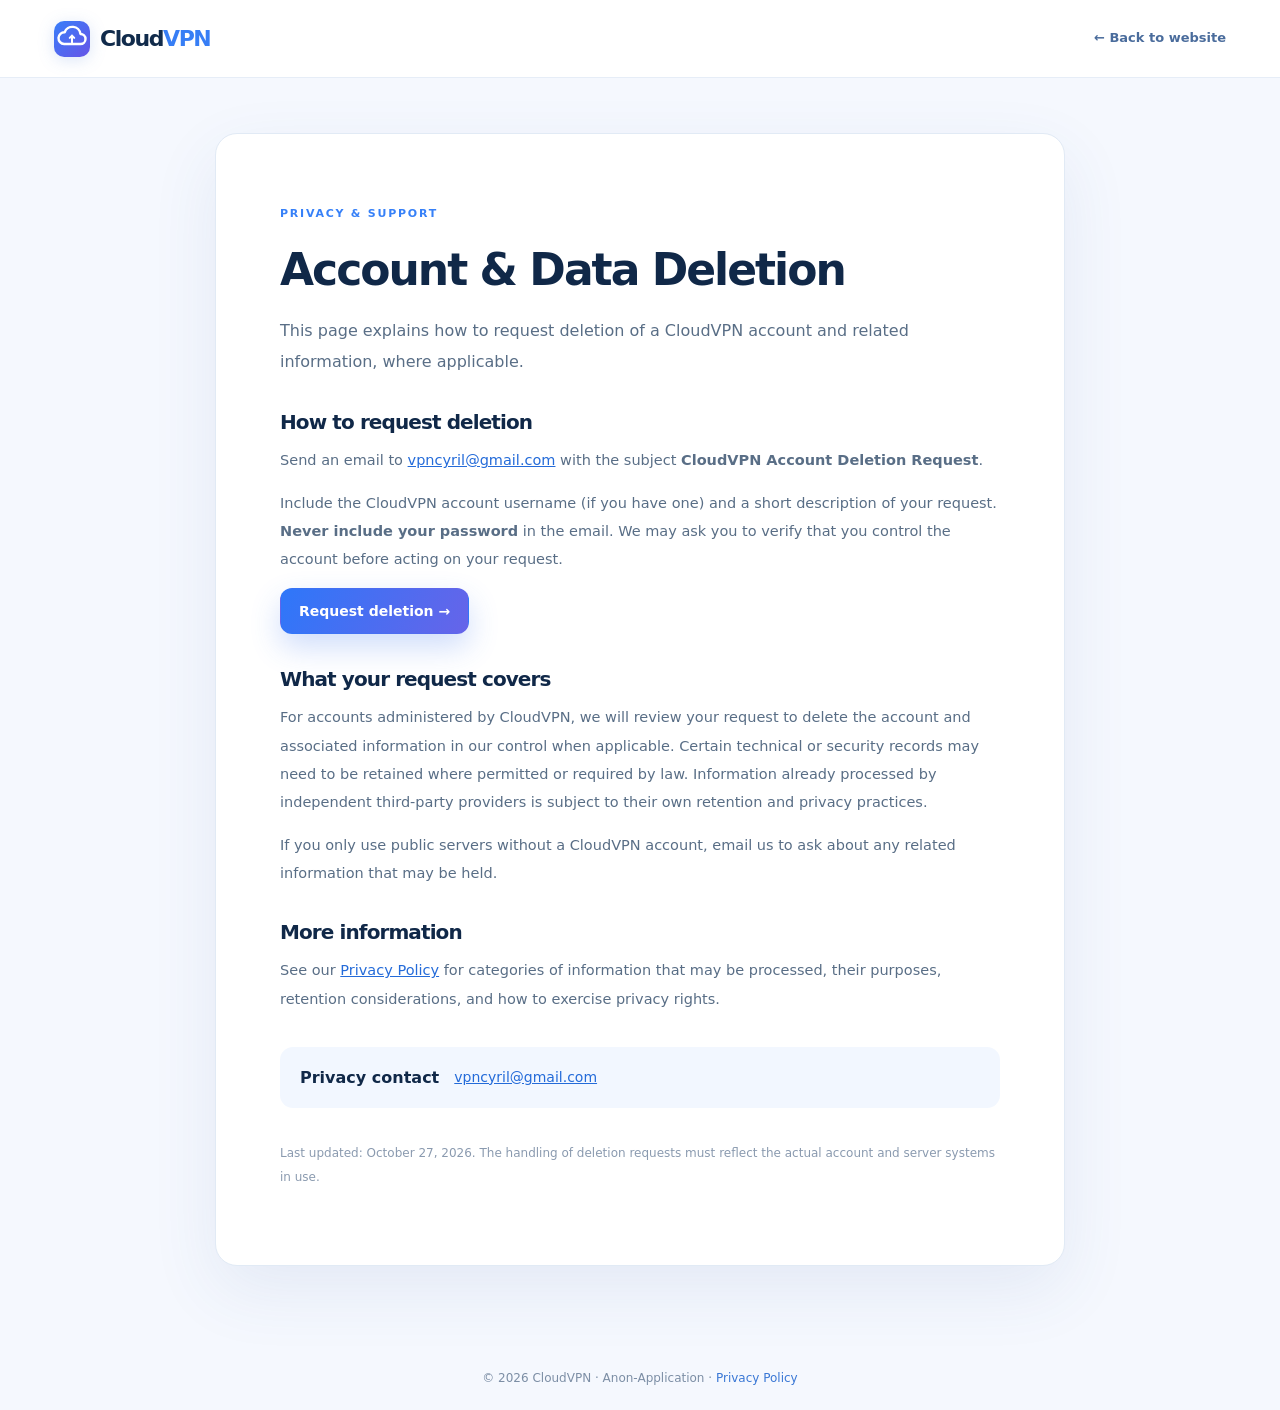
==== account-deletion.html @ 9085b520 "Add files via upload" ====
<!doctype html><html lang="en"><head><meta charset="utf-8"><meta name="viewport" content="width=device-width,initial-scale=1"><title>Account & Data Deletion | CloudVPN</title><meta name="description" content="How to request deletion of a CloudVPN account and associated information."><link rel="icon" href="favicon.svg" type="image/svg+xml"><link rel="stylesheet" href="assets/style.css"><link rel="canonical" href="https://cloudvpn.github.io/account-deletion.html"></head><body class="legal-page"><header class="simple-nav"><div class="container simple-nav-inner"><a class="brand" href="index.html"><img src="favicon.svg" alt="" width="36" height="36"><span>Cloud<span class="brand-blue">VPN</span></span></a><a class="simple-back" href="index.html">← Back to website</a></div></header><main class="legal-main"><div class="container"><article class="legal-card"><span class="kicker">PRIVACY & SUPPORT</span><h1>Account & Data Deletion</h1><p class="legal-intro">This page explains how to request deletion of a CloudVPN account and related information, where applicable.</p><h2>How to request deletion</h2><p>Send an email to <a href="mailto:vpncyril@gmail.com?subject=CloudVPN%20Account%20Deletion%20Request">vpncyril@gmail.com</a> with the subject <strong>CloudVPN Account Deletion Request</strong>.</p><p>Include the CloudVPN account username (if you have one) and a short description of your request. <strong>Never include your password</strong> in the email. We may ask you to verify that you control the account before acting on your request.</p><p><a class="button button-primary" href="mailto:vpncyril@gmail.com?subject=CloudVPN%20Account%20Deletion%20Request">Request deletion →</a></p><h2>What your request covers</h2><p>For accounts administered by CloudVPN, we will review your request to delete the account and associated information in our control when applicable. Certain technical or security records may need to be retained where permitted or required by law. Information already processed by independent third-party providers is subject to their own retention and privacy practices.</p><p>If you only use public servers without a CloudVPN account, email us to ask about any related information that may be held.</p><h2>More information</h2><p>See our <a href="privacy.html">Privacy Policy</a> for categories of information that may be processed, their purposes, retention considerations, and how to exercise privacy rights.</p><div class="legal-contact"><strong>Privacy contact</strong><a href="mailto:vpncyril@gmail.com">vpncyril@gmail.com</a></div><p class="legal-footnote">Last updated: October 27, 2026. The handling of deletion requests must reflect the actual account and server systems in use.</p></article></div></main><footer class="simple-footer">© 2026 CloudVPN · Anon-Application · <a href="privacy.html">Privacy Policy</a></footer></body></html>
---- assets/style.css ----
/* CloudVPN — official website; static GitHub Pages build */
:root{--ink:#102848;--ink-dark:#071d3b;--muted:#61738c;--subtle:#7c8ca1;--primary:#357af7;--primary-dark:#2365e6;--violet:#7863e9;--line:#e6edf6;--surface:#fff;--sky:#f5f8fe;--radius:24px;--max:1172px;--shadow:0 24px 68px rgba(51,93,156,.09)}
*,*::before,*::after{box-sizing:border-box}
html{scroll-behavior:smooth;scroll-padding-top:96px}
body{margin:0;background:#fff;color:var(--ink);font-family:Inter,"Noto Sans Thai",ui-sans-serif,system-ui,-apple-system,BlinkMacSystemFont,"Segoe UI",Roboto,"Helvetica Neue",Arial,sans-serif;font-size:16px;line-height:1.7;-webkit-font-smoothing:antialiased}
img,svg{max-width:100%}img{display:block}a{color:inherit;text-decoration:none}button{font:inherit;cursor:pointer}button:focus-visible,a:focus-visible,summary:focus-visible,.gallery-rail:focus-visible{outline:3px solid #80b5ff;outline-offset:4px}
h1,h2,h3,p{margin-top:0}h1,h2,h3{line-height:1.25;letter-spacing:-.045em}p{line-height:1.8}
.container{width:min(var(--max),calc(100% - 56px));margin-inline:auto}
.icon{width:19px;height:19px;flex:none;vertical-align:middle}
.sr-only{border:0;clip:rect(0,0,0,0);height:1px;width:1px;margin:-1px;overflow:hidden;padding:0;position:absolute;white-space:nowrap}
.skip-link{position:absolute;z-index:999;top:-60px;left:12px;background:#fff;color:#16263e;border:2px solid #347bf4;border-radius:10px;padding:8px 13px}.skip-link:focus{top:12px}
/* navigation */
.site-header{height:78px;position:sticky;top:0;background:rgba(250,252,255,.91);backdrop-filter:blur(22px);-webkit-backdrop-filter:blur(22px);border-bottom:1px solid rgba(216,226,240,.62);z-index:80}
.nav-shell{height:100%;display:flex;align-items:center;gap:24px}
.brand{display:inline-flex;align-items:center;gap:10px;white-space:nowrap;font-size:22px;letter-spacing:-.065em;font-weight:820;line-height:1;flex-shrink:0;color:#112b4b}.brand img{filter:drop-shadow(0 3px 8px rgba(43,103,210,.17))}.brand-blue{color:#377ef5}
.nav-links{display:flex;align-items:center;justify-content:center;gap:31px;margin-inline:auto}
.nav-links>a{color:#526780;font-size:13.5px;font-weight:680;white-space:nowrap;transition:color .2s}
.nav-links>a:hover{color:#2d73ee}
.nav-actions{display:flex;align-items:center;gap:13px}
.lang-pill{display:inline-flex;gap:8px;align-items:center;padding:8px 4px;font-size:13px;font-weight:750;color:#4a6180}.lang-pill .icon{width:17px;height:17px}
.button{display:inline-flex;align-items:center;justify-content:center;gap:11px;padding:13px 18px;border:1px solid transparent;border-radius:12px;font-size:14px;font-weight:750;line-height:1.3;transition:transform .2s,background .2s,box-shadow .2s;white-space:nowrap;text-align:center}
.button:hover{transform:translateY(-2px)}.button .icon{width:18px;height:18px}
.button-primary,.button-small{color:#fff;background:linear-gradient(118deg,#2e77f9,#6664e9);box-shadow:0 13px 30px rgba(54,111,237,.24)}
.button-primary:hover,.button-small:hover{box-shadow:0 19px 36px rgba(54,111,237,.31)}
.button-small{padding:11px 16px;font-size:13px;border-radius:10px}
.button-small .icon{width:16px;height:16px}
.button-large{min-height:56px;padding:16px 21px;border-radius:13px}
.menu-toggle,.mobile-only{display:none}
/* hero */
.hero{position:relative;min-height:675px;overflow:hidden;background:radial-gradient(ellipse 45% 62% at 88% 41%,rgba(109,161,255,.20),transparent 75%),radial-gradient(ellipse 52% 56% at 5% 86%,rgba(219,232,255,.52),transparent 73%),linear-gradient(120deg,#fbfcff 0%,#f7faff 49%,#f1f6ff 100%)}
.hero::after{content:"";position:absolute;inset:auto 0 0;height:100px;background:linear-gradient(transparent,rgba(255,255,255,.67));pointer-events:none}
.hero-orb{position:absolute;z-index:0;border-radius:50%;filter:blur(0);pointer-events:none}.hero-orb-one{width:490px;height:490px;right:-255px;top:24px;border:1px solid rgba(83,149,255,.11)}.hero-orb-two{width:700px;height:700px;left:-455px;bottom:-475px;border:1px solid rgba(83,149,255,.12)}
.hero-layout{min-height:675px;position:relative;display:grid;grid-template-columns:minmax(0,1.02fr) minmax(0,.98fr);gap:18px;align-items:center;z-index:2}
.hero-content{padding-block:94px 96px;position:relative;z-index:3}
.hero-eyebrow{display:inline-flex;align-items:center;gap:9px;min-height:34px;padding:6px 12px 6px 11px;background:#fff;border:1px solid #e3edfc;border-radius:99px;color:#315f9e;box-shadow:0 4px 19px rgba(45,108,198,.06);font-size:11px;letter-spacing:.085em;text-transform:uppercase;font-weight:800}
.eyebrow-dot{width:7px;height:7px;background:#468cfa;border-radius:50%;box-shadow:0 0 0 4px rgba(74,145,252,.12)}.eyebrow-divider{height:12px;width:1px;background:#dbe6f3}
.hero h1{font-size:clamp(46px,4.7vw,68px);font-weight:840;line-height:1.17;letter-spacing:-.065em;margin:23px 0 22px;color:#0a2344}
.hero-gradient{background:linear-gradient(105deg,#2477f7 5%,#6762e9 94%);color:transparent;-webkit-background-clip:text;background-clip:text}
.hero-description{color:#596f89;font-size:16px;max-width:525px;margin-bottom:28px;line-height:1.95}
.hero-buttons{display:flex;align-items:center;gap:17px;flex-wrap:wrap}
.button-text{padding:15px 11px;color:#2d5a96;box-shadow:none}.button-text:hover{background:rgba(55,121,239,.06)}
.cta-smallprint{display:flex;align-items:center;gap:7px;margin:14px 0 26px 3px;font-size:12px;color:#8190a3}.cta-smallprint .icon{width:15px;height:15px;color:#389bd8}
.hero-benefits{display:flex;align-items:center;gap:16px 22px;flex-wrap:wrap;border-top:1px solid #e3eaf6;max-width:490px;padding-top:22px}.hero-benefits div{display:flex;gap:6px;align-items:center;color:#64809f;font-size:12px;font-weight:660}.hero-benefits .icon{width:15px;height:15px;color:#3182ec}
.hero-art{height:575px;position:relative;isolation:isolate;display:flex;align-items:center;justify-content:center;transform:translate(4%,20px)}
.hero-halo,.hero-halo2{position:absolute;border-radius:50%;pointer-events:none}.hero-halo{height:480px;width:480px;background:radial-gradient(circle at center,rgba(111,165,250,.23),rgba(138,184,254,.12) 55%,rgba(138,184,254,0) 73%);transform:translate(17px,17px)}.hero-halo2{height:365px;width:365px;border:1px solid rgba(111,156,243,.20);transform:translate(13px,16px)}
.phone{position:absolute;background:#eef4ff;border:5px solid #1a2a43;overflow:hidden;border-radius:37px;box-shadow:0 25px 56px rgba(23,54,111,.24),0 0 0 1px rgba(255,255,255,.64) inset;isolation:isolate}
.phone::before{content:"";position:absolute;z-index:2;top:8px;left:50%;width:64px;height:5px;border-radius:100px;transform:translateX(-50%);background:rgba(20,41,76,.67)}
.phone img{width:100%;height:100%;object-fit:cover;object-position:center center;border-radius:31px}
.phone-front{width:246px;height:538px;z-index:5;transform:translate(35px,-3px) rotate(5deg)}
.phone-back{width:216px;height:477px;z-index:3;transform:translate(-128px,38px) rotate(-11deg);border-color:#a4b9d5;box-shadow:0 22px 52px rgba(49,78,124,.17)}
.float-pill{position:absolute;z-index:7;display:flex;align-items:center;gap:9px;background:rgba(255,255,255,.97);border:1px solid #e5eefb;border-radius:13px;box-shadow:0 14px 30px rgba(24,62,126,.12);padding:11px 14px;color:#2d558b;font-size:12px;font-weight:750;max-width:185px;line-height:1.4}
.float-pill .icon{color:#347cf7}.float-pill-top{top:102px;left:19px;transform:rotate(-6deg)}.float-pill-bottom{right:4px;bottom:65px;transform:rotate(4deg)}
.decor-star{position:absolute;color:#69a0ef;font-size:35px;opacity:.55}.star-1{top:58px;right:80px}.star-2{bottom:78px;left:50px;font-size:28px}
/* sections */
.section{padding-block:98px}.section-heading{margin-bottom:39px}.section-heading.centered{text-align:center;max-width:700px;margin-inline:auto;margin-bottom:48px}
.kicker{display:inline-block;color:#3680f8;letter-spacing:.16em;font-size:11px;font-weight:870;margin-bottom:14px}
.section-heading h2,.how-content h2,.faq-intro h2,.showcase-copy h2,.cta-copy h2{font-size:clamp(31px,3.5vw,45px);margin:0 0 16px;color:#0e2847;font-weight:820}
.section-heading p{font-size:15px;color:var(--muted);max-width:590px;margin-bottom:0}.section-heading.centered p{margin-inline:auto}
.features-section{background:#fff}
.features-grid{display:grid;grid-template-columns:repeat(3,minmax(0,1fr));gap:17px}
.feature-card{background:linear-gradient(155deg,#fff,#fcfdff);border:1px solid #e9eff7;border-radius:19px;padding:27px 26px 28px;min-height:215px;box-shadow:0 9px 28px rgba(42,88,147,.035);transition:border-color .25s,box-shadow .25s,transform .25s}
.feature-card:hover{transform:translateY(-4px);border-color:#d7e6fa;box-shadow:var(--shadow)}
.feature-icon{width:47px;height:47px;display:grid;place-items:center;border-radius:15px;background:#eaf2ff;color:#387af4;margin-bottom:22px}
.feature-icon .icon{width:24px;height:24px}
.feature-icon-2{background:#eaf9f5;color:#23a585}.feature-icon-3{background:#f1eeff;color:#795ce7}.feature-icon-4{background:#fff2e9;color:#e48f4f}.feature-icon-5{background:#eaf6ff;color:#28a2c8}.feature-icon-6{background:#f0f0ff;color:#6169cf}
.feature-card h3{font-size:17px;font-weight:780;margin:0 0 8px;letter-spacing:-.025em}.feature-card p{font-size:13.5px;color:#6c7f96;line-height:1.85;margin:0}
/* showcase banner */
.showcase-section{padding:0 0 18px;background:#fff}
.showcase-card{min-height:333px;display:grid;grid-template-columns:1fr 1.07fr;align-items:center;border:1px solid #dce8f8;border-radius:28px;background:radial-gradient(circle at 78% 58%,#d9eaff 0,transparent 52%),linear-gradient(125deg,#f0f6ff,#e9f2ff);overflow:hidden}
.showcase-copy{padding:50px 0 50px 55px;position:relative;z-index:2}.showcase-copy h2{font-size:35px;max-width:430px;margin-bottom:14px}.showcase-copy p{color:#68809c;max-width:370px;font-size:14px}.showcase-link{font-weight:760;color:#306bdd;display:inline-flex;align-items:center;gap:8px;font-size:14px;margin-top:4px}.showcase-link .icon{width:17px;height:17px}
.showcase-visual{align-self:stretch;display:flex;align-items:center;justify-content:center;padding:27px 30px 27px 5px}.showcase-visual img{width:100%;object-fit:contain;border-radius:14px;box-shadow:0 22px 48px rgba(41,90,160,.13);transform:rotate(-2deg)}
/* gallery */
.shots-section{padding:92px 0 103px;background:#fff}.section-heading-split{display:flex;align-items:end;justify-content:space-between;gap:20px}
.gallery-controls{display:flex;gap:10px;padding-bottom:6px}
.circle-button{display:grid;place-items:center;width:43px;height:43px;border:1px solid #e0e9f6;background:#fff;color:#3b699f;border-radius:50%;transition:background .2s,transform .2s}.circle-button:hover{background:#eef5ff;transform:translateY(-2px)}.circle-button:first-child svg{transform:rotate(180deg)}
.gallery-rail{display:flex;gap:18px;overflow-x:auto;scroll-snap-type:x mandatory;scroll-behavior:smooth;padding:4px 4px 27px;scrollbar-color:#d6e4f5 transparent;scrollbar-width:thin}
.shot-card{flex:0 0 202px;scroll-snap-align:start;padding:18px 15px 13px;margin:0;border-radius:20px;border:1px solid #e9edf6;background:linear-gradient(160deg,#fafcff,#f4f8ff);transition:border-color .25s,transform .25s}
.shot-card:hover{border-color:#c7dcf6;transform:translateY(-2px)}
.shot-frame{border:4px solid #213651;border-radius:26px;overflow:hidden;aspect-ratio:1080/2400;background:#e9f0fc;box-shadow:0 14px 26px rgba(34,67,120,.11)}
.shot-frame img{width:100%;height:100%;object-fit:cover}
.shot-card figcaption{margin:17px 0 3px;display:flex;align-items:center;gap:9px;font-weight:750;color:#314d72;font-size:13px}
.shot-number{font-weight:770;color:#5c91e1;font-size:11px}
/* how */
.how-section{background:linear-gradient(140deg,#f5f9ff,#f1f6fe);overflow:hidden;padding:90px 0}
.how-layout{display:grid;grid-template-columns:.94fr 1.06fr;gap:80px;align-items:center}
.how-visual{height:495px;position:relative;display:grid;place-items:center}.how-bg-circle{position:absolute;width:420px;height:420px;border-radius:50%;background:radial-gradient(circle,#d3e5ff 0,#e8f2ff 58%,transparent 71%);transform:translateX(10px)}
.how-phone{height:440px;width:202px;position:relative;z-index:3;transform:rotate(-5deg)}
.how-float{display:flex;align-items:center;gap:9px;position:absolute;z-index:5;right:28px;bottom:85px;background:#fff;color:#2f5e94;padding:12px 20px;border:1px solid #e0ebf8;border-radius:13px;font-weight:780;font-size:13px;box-shadow:0 14px 34px rgba(46,86,151,.12)}.how-float .icon{color:#3c92dc}
.how-content{max-width:550px}.how-content h2{max-width:450px;margin-bottom:30px}
.steps{margin-bottom:31px;position:relative}.steps::before{content:"";position:absolute;left:23px;top:27px;bottom:40px;border-left:1px dashed #bdd3f0}
.step{display:grid;grid-template-columns:48px 1fr;align-items:start;gap:19px;position:relative;margin-bottom:26px}
.step-no{z-index:2;width:47px;height:47px;display:grid;place-items:center;color:#3778e6;background:#fff;border:1px solid #d8e8fb;border-radius:15px;font-weight:830;font-size:12px;box-shadow:0 6px 19px rgba(39,95,178,.05)}
.step-text{padding-top:1px}.step-text h3{font-size:17px;font-weight:800;margin:0 0 5px}.step-text p{font-size:14px;color:#6b7f97;margin:0;max-width:470px}
.button-secondary{border:1px solid #bfd5f4;color:#2b69cf;background:#fff;padding:14px 20px;box-shadow:0 10px 22px rgba(48,104,192,.06)}.button-secondary:hover{background:#f7fbff}
/* faq */
.faq-section{background:#fff;padding:100px 0 105px}
.faq-layout{display:grid;grid-template-columns:.71fr 1.29fr;gap:75px;align-items:start}.faq-intro h2{max-width:350px}.faq-intro-sub{font-size:14px;color:#7d90a5;max-width:285px;margin-top:18px}
.faq-decoration{margin-top:45px;width:87px;height:87px;display:grid;place-items:center;color:#c7daf5;background:linear-gradient(145deg,#f5faff,#eaf3ff);border-radius:30px;transform:rotate(-8deg)}.faq-decoration svg{height:42px;width:42px}
.faq-list{border-top:1px solid #e5edf7}.faq-item{border-bottom:1px solid #e5edf7}.faq-item summary{list-style:none;cursor:pointer;padding:21px 2px;display:flex;justify-content:space-between;align-items:center;gap:20px;font-size:15px;font-weight:760;color:#233e60}.faq-item summary::-webkit-details-marker{display:none}.faq-item summary>.icon{color:#3e78d4;transition:transform .2s}.faq-item[open] summary>.icon{transform:rotate(180deg)}
.faq-answer{padding:0 30px 17px 2px}.faq-answer p{color:#6d8097;font-size:14px;line-height:1.85;margin:0}
/* bottom CTA */
.cta-section{padding:6px 0 95px}.cta-panel{isolation:isolate;position:relative;overflow:hidden;display:flex;justify-content:space-between;align-items:center;gap:32px;min-height:242px;padding:46px 64px;border-radius:27px;color:#fff;background:linear-gradient(115deg,#2169d9,#3a72e5 55%,#6869e8);box-shadow:0 24px 49px rgba(40,94,185,.19)}
.cta-panel::before{content:"";position:absolute;z-index:-1;border:1px solid rgba(255,255,255,.15);height:340px;width:340px;border-radius:50%;right:-60px;top:-190px}.cta-panel::after{content:"";position:absolute;z-index:-1;border:1px solid rgba(255,255,255,.12);height:480px;width:480px;border-radius:50%;right:40px;bottom:-430px}
.cta-glow{position:absolute;z-index:-1;right:14%;width:300px;height:250px;background:radial-gradient(ellipse,rgba(148,187,255,.35),transparent 76%)}
.kicker-light{color:#d5e6ff}.cta-copy h2{color:#fff;font-size:35px;margin-bottom:11px}.cta-copy p{margin:0;opacity:.83;font-size:14px;max-width:510px}
.button-white{flex:none;color:#2766d4;background:#fff;box-shadow:0 15px 36px rgba(16,54,136,.18);padding:17px 20px}.button-white:hover{background:#f0f5ff}
/* footer */
.footer{border-top:1px solid #e5edf7;background:#f9fbff}.footer-top{display:grid;grid-template-columns:1.4fr .65fr .85fr;gap:90px;padding:57px 0 50px}
.footer-about p{margin:20px 0 15px;max-width:285px;color:#71839a;font-size:13.5px}.footer-pkg{font-size:11px;color:#8c9eb0;letter-spacing:.01em}
.footer-col{display:flex;flex-direction:column;align-items:flex-start;gap:11px}.footer-col h3{font-size:12px;color:#2e4564;letter-spacing:.06em;text-transform:uppercase;font-weight:870;margin:6px 0 8px}.footer-col a{font-size:13px;color:#647892;transition:color .2s}.footer-col a:hover{color:#2e72e9}.footer-col a svg{width:12px;height:12px;margin-left:3px}
.footer-bottom{border-top:1px solid #e7edf5;padding:19px 0 25px;color:#8290a4;font-size:12px;display:flex;align-items:center;justify-content:space-between;gap:12px}.footer-bottom a{display:inline-flex;align-items:center;gap:7px;color:#56789f}.footer-bottom svg{width:14px;height:14px}
/* legal standalone page */
.legal-page{background:#f5f8fe}.simple-nav{background:#fff;border-bottom:1px solid #e6edf7}.simple-nav-inner{height:77px;display:flex;justify-content:space-between;align-items:center}.simple-back{color:#4a6c9c;font-size:13px;font-weight:700}.legal-main{padding:55px 0 80px}.legal-card{max-width:850px;margin:auto;padding:clamp(27px,5vw,65px);background:#fff;border:1px solid #e1eaf5;border-radius:22px;box-shadow:var(--shadow)}.legal-card h1{font-size:clamp(30px,4vw,44px);margin:4px 0 18px}.legal-card h2{font-size:20px;margin:33px 0 11px}.legal-card p{color:#596e86;line-height:1.95;font-size:14.5px}.legal-card a:not(.button){color:#246bd9;text-decoration:underline;overflow-wrap:anywhere}.legal-intro{font-size:16px!important}.legal-contact{padding:17px 20px;margin-top:34px;border-radius:13px;background:#f2f7ff;display:flex;gap:15px;flex-wrap:wrap;align-items:center}.legal-contact a{font-size:14px}.legal-footnote{font-size:12px!important;color:#8a9aaf!important;margin-top:34px}.simple-footer{padding:22px 12px;text-align:center;font-size:12px;color:#7c8ea5}.simple-footer a{color:#3977d5}
@media(max-width:1100px){.container{width:min(100% - 48px,var(--max))}.nav-links{gap:19px}.nav-links>a{font-size:12.5px}.hero h1{font-size:clamp(43px,5vw,60px)}.hero-art{transform:translate(0,15px)}.float-pill-top{left:0}.float-pill-bottom{right:-1px}.how-layout{gap:40px}}
@media(max-width:870px){.site-header{height:70px}.nav-links{position:absolute;top:69px;left:0;right:0;display:none;flex-direction:column;align-items:stretch;gap:0;margin:0;background:#fff;padding:12px 24px 20px;box-shadow:0 19px 32px rgba(20,48,88,.11);border-bottom:1px solid #e4edf9}.nav-links.is-open{display:flex}.nav-links>a{display:flex;align-items:center;justify-content:space-between;font-size:15px;padding:12px 5px}.nav-actions{margin-left:auto}.menu-toggle{display:grid;place-items:center;background:#fff;border:1px solid #e1eafa;width:40px;height:40px;border-radius:10px;color:#245d9e}.menu-toggle .icon{width:22px;height:22px}.mobile-only{display:flex!important}.mobile-download{color:#2870db!important}.nav-store{display:none}.hero-layout{grid-template-columns:1fr 1fr;gap:0;min-height:620px}.hero-content{padding:70px 0}.hero-art{height:530px;transform:translate(0,10px) scale(.88)}.phone-front{transform:translate(45px,-2px) rotate(5deg)}.phone-back{transform:translate(-99px,36px) rotate(-11deg)}.float-pill-top{left:-20px}.float-pill-bottom{right:-18px}.hero-description{font-size:14px}.hero-buttons{gap:8px}.button-large{padding:14px 15px;font-size:12px}.features-grid{grid-template-columns:repeat(2,minmax(0,1fr))}.how-layout{grid-template-columns:.8fr 1.2fr;gap:17px}.how-visual{height:440px}.how-phone{height:390px;width:179px}.how-float{right:3px;bottom:45px}.faq-layout{gap:30px}.showcase-copy{padding:35px 0 35px 35px}.showcase-copy h2{font-size:29px}.footer-top{gap:35px}}
@media(max-width:680px){.container{width:calc(100% - 34px)}.brand{font-size:21px}.brand img{width:33px;height:33px}.lang-pill{font-size:12px}.hero-layout{display:flex;flex-direction:column;align-items:stretch;gap:0}.hero{min-height:unset}.hero-content{padding:61px 0 0;text-align:center}.hero-eyebrow{font-size:10px}.hero h1{font-size:clamp(39px,9.2vw,56px);margin:20px 0 17px}.hero-description{font-size:14px;max-width:470px;margin:0 auto 24px}.hero-buttons{justify-content:center}.button-large{min-height:52px;font-size:13px}.button-text{font-size:13px}.cta-smallprint{justify-content:center;margin:13px 0 19px}.hero-benefits{justify-content:center;gap:8px 14px;margin:0 auto;padding-top:16px}.hero-benefits div{font-size:11px}.hero-art{width:100%;height:502px;margin-top:0;transform:translate(0,0) scale(.93)}.phone-front{width:220px;height:482px;transform:translate(38px,12px) rotate(5deg)}.phone-back{width:186px;height:409px;transform:translate(-103px,40px) rotate(-11deg)}.hero-halo{width:425px;height:425px}.hero-halo2{width:330px;height:330px}.float-pill-top{left:8px;top:100px;max-width:143px;font-size:10px}.float-pill-bottom{right:1px;bottom:36px;max-width:158px;font-size:10px}.float-pill .icon{width:15px;height:15px}.star-1{right:4px}.section{padding:76px 0}.section-heading.centered{margin-bottom:31px}.section-heading h2,.how-content h2,.faq-intro h2{font-size:clamp(28px,7vw,37px)}.features-grid{grid-template-columns:1fr 1fr;gap:12px}.feature-card{padding:19px 16px 22px;min-height:200px;border-radius:17px}.feature-icon{height:42px;width:42px;margin-bottom:15px}.feature-icon .icon{width:22px;height:22px}.feature-card h3{font-size:14px}.feature-card p{font-size:12px}.showcase-section{padding-bottom:0}.showcase-card{display:flex;flex-direction:column;border-radius:22px}.showcase-copy{padding:34px 26px 6px;text-align:center}.showcase-copy h2{font-size:28px}.showcase-copy p{font-size:13px;margin-inline:auto}.showcase-visual{width:100%;padding:18px 20px 24px}.showcase-visual img{transform:none}.shots-section{padding:76px 0 83px}.section-heading-split{align-items:center}.gallery-controls{gap:7px}.circle-button{width:35px;height:35px}.circle-button .icon{width:17px;height:17px}.shot-card{flex-basis:176px;padding:13px 11px 9px}.how-section{padding:72px 0}.how-layout{display:flex;flex-direction:column-reverse;gap:0}.how-content{width:100%}.how-content h2{margin-bottom:30px}.how-visual{width:100%;height:370px}.how-phone{height:330px;width:152px}.how-bg-circle{width:325px;height:325px}.how-float{right:23%;bottom:65px}.faq-layout{grid-template-columns:1fr;gap:10px}.faq-intro-sub{max-width:unset;margin:0 0 18px}.faq-decoration{display:none}.faq-item summary{font-size:14px}.cta-section{padding:0 0 68px}.cta-panel{min-height:unset;padding:39px 25px;flex-direction:column;text-align:center;align-items:center;gap:24px;border-radius:23px}.cta-copy h2{font-size:29px}.footer-top{grid-template-columns:1fr 1fr;gap:35px 28px;padding:45px 0}.footer-about{grid-column:1/-1}.footer-about p{margin-bottom:8px}.footer-col h3{margin-top:0}.footer-bottom{flex-direction:column;text-align:center;gap:5px}.legal-main{padding:22px 0 40px}.legal-card{border-radius:16px}}
@media(max-width:410px){.container{width:calc(100% - 28px)}.hero-content{padding-top:47px}.hero h1{font-size:37px}.hero-buttons{flex-direction:column;gap:5px}.hero-buttons .button-primary{width:100%}.hero-art{transform:scale(.83);margin:-33px 0 -38px;height:510px}.hero-benefits{gap:6px 10px}.hero-benefits div{font-size:10px}.features-grid{grid-template-columns:1fr}.feature-card{min-height:auto}.float-pill-top{left:-12px}.float-pill-bottom{right:-16px}.shot-card{flex-basis:161px}.gallery-controls{align-self:start}}
@media(prefers-reduced-motion:reduce){html{scroll-behavior:auto}*,*::before,*::after{transition:none!important;animation:none!important;scroll-behavior:auto!important}}
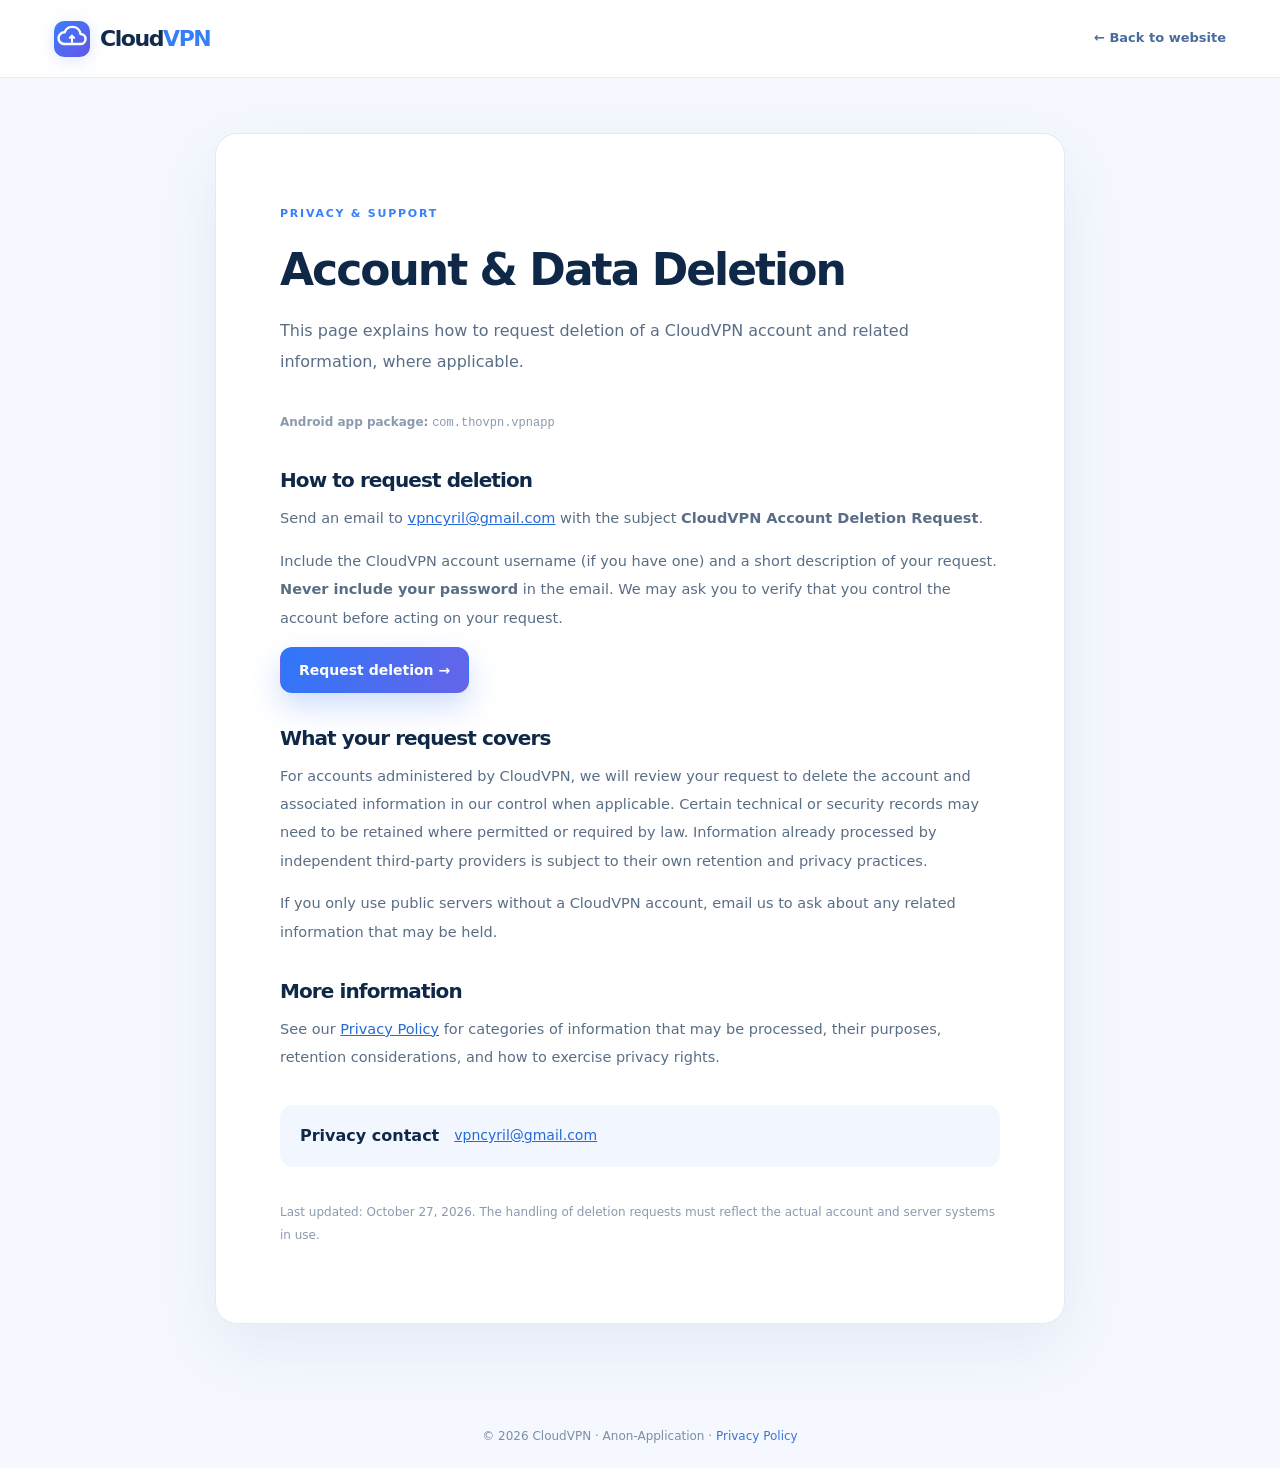
==== commit 051fab8a: "090127102569" ====
--- a/account-deletion.html
+++ b/account-deletion.html
@@ -1 +1 @@
-<!doctype html><html lang="en"><head><meta charset="utf-8"><meta name="viewport" content="width=device-width,initial-scale=1"><title>Account & Data Deletion | CloudVPN</title><meta name="description" content="How to request deletion of a CloudVPN account and associated information."><link rel="icon" href="favicon.svg" type="image/svg+xml"><link rel="stylesheet" href="assets/style.css"><link rel="canonical" href="https://cloudvpn.github.io/account-deletion.html"></head><body class="legal-page"><header class="simple-nav"><div class="container simple-nav-inner"><a class="brand" href="index.html"><img src="favicon.svg" alt="" width="36" height="36"><span>Cloud<span class="brand-blue">VPN</span></span></a><a class="simple-back" href="index.html">← Back to website</a></div></header><main class="legal-main"><div class="container"><article class="legal-card"><span class="kicker">PRIVACY & SUPPORT</span><h1>Account & Data Deletion</h1><p class="legal-intro">This page explains how to request deletion of a CloudVPN account and related information, where applicable.</p><h2>How to request deletion</h2><p>Send an email to <a href="mailto:vpncyril@gmail.com?subject=CloudVPN%20Account%20Deletion%20Request">vpncyril@gmail.com</a> with the subject <strong>CloudVPN Account Deletion Request</strong>.</p><p>Include the CloudVPN account username (if you have one) and a short description of your request. <strong>Never include your password</strong> in the email. We may ask you to verify that you control the account before acting on your request.</p><p><a class="button button-primary" href="mailto:vpncyril@gmail.com?subject=CloudVPN%20Account%20Deletion%20Request">Request deletion →</a></p><h2>What your request covers</h2><p>For accounts administered by CloudVPN, we will review your request to delete the account and associated information in our control when applicable. Certain technical or security records may need to be retained where permitted or required by law. Information already processed by independent third-party providers is subject to their own retention and privacy practices.</p><p>If you only use public servers without a CloudVPN account, email us to ask about any related information that may be held.</p><h2>More information</h2><p>See our <a href="privacy.html">Privacy Policy</a> for categories of information that may be processed, their purposes, retention considerations, and how to exercise privacy rights.</p><div class="legal-contact"><strong>Privacy contact</strong><a href="mailto:vpncyril@gmail.com">vpncyril@gmail.com</a></div><p class="legal-footnote">Last updated: October 27, 2026. The handling of deletion requests must reflect the actual account and server systems in use.</p></article></div></main><footer class="simple-footer">© 2026 CloudVPN · Anon-Application · <a href="privacy.html">Privacy Policy</a></footer></body></html>+<!doctype html><html lang="en"><head><meta charset="utf-8"><meta name="viewport" content="width=device-width,initial-scale=1"><title>Account & Data Deletion | CloudVPN</title><meta name="description" content="How to request deletion of a CloudVPN account and associated information."><link rel="icon" href="favicon.svg" type="image/svg+xml"><link rel="stylesheet" href="assets/style.css"><link rel="canonical" href="https://cloudovpn.github.io/account-deletion.html"></head><body class="legal-page"><header class="simple-nav"><div class="container simple-nav-inner"><a class="brand" href="index.html"><img src="favicon.svg" alt="" width="36" height="36"><span>Cloud<span class="brand-blue">VPN</span></span></a><a class="simple-back" href="index.html">← Back to website</a></div></header><main class="legal-main"><div class="container"><article class="legal-card"><span class="kicker">PRIVACY & SUPPORT</span><h1>Account & Data Deletion</h1><p class="legal-intro">This page explains how to request deletion of a CloudVPN account and related information, where applicable.</p><p class="legal-footnote"><strong>Android app package:</strong> <code>com.thovpn.vpnapp</code></p><h2>How to request deletion</h2><p>Send an email to <a href="mailto:vpncyril@gmail.com?subject=CloudVPN%20Account%20Deletion%20Request">vpncyril@gmail.com</a> with the subject <strong>CloudVPN Account Deletion Request</strong>.</p><p>Include the CloudVPN account username (if you have one) and a short description of your request. <strong>Never include your password</strong> in the email. We may ask you to verify that you control the account before acting on your request.</p><p><a class="button button-primary" href="mailto:vpncyril@gmail.com?subject=CloudVPN%20Account%20Deletion%20Request">Request deletion →</a></p><h2>What your request covers</h2><p>For accounts administered by CloudVPN, we will review your request to delete the account and associated information in our control when applicable. Certain technical or security records may need to be retained where permitted or required by law. Information already processed by independent third-party providers is subject to their own retention and privacy practices.</p><p>If you only use public servers without a CloudVPN account, email us to ask about any related information that may be held.</p><h2>More information</h2><p>See our <a href="privacy.html">Privacy Policy</a> for categories of information that may be processed, their purposes, retention considerations, and how to exercise privacy rights.</p><div class="legal-contact"><strong>Privacy contact</strong><a href="mailto:vpncyril@gmail.com">vpncyril@gmail.com</a></div><p class="legal-footnote">Last updated: October 27, 2026. The handling of deletion requests must reflect the actual account and server systems in use.</p></article></div></main><footer class="simple-footer">© 2026 CloudVPN · Anon-Application · <a href="privacy.html">Privacy Policy</a></footer></body></html>
